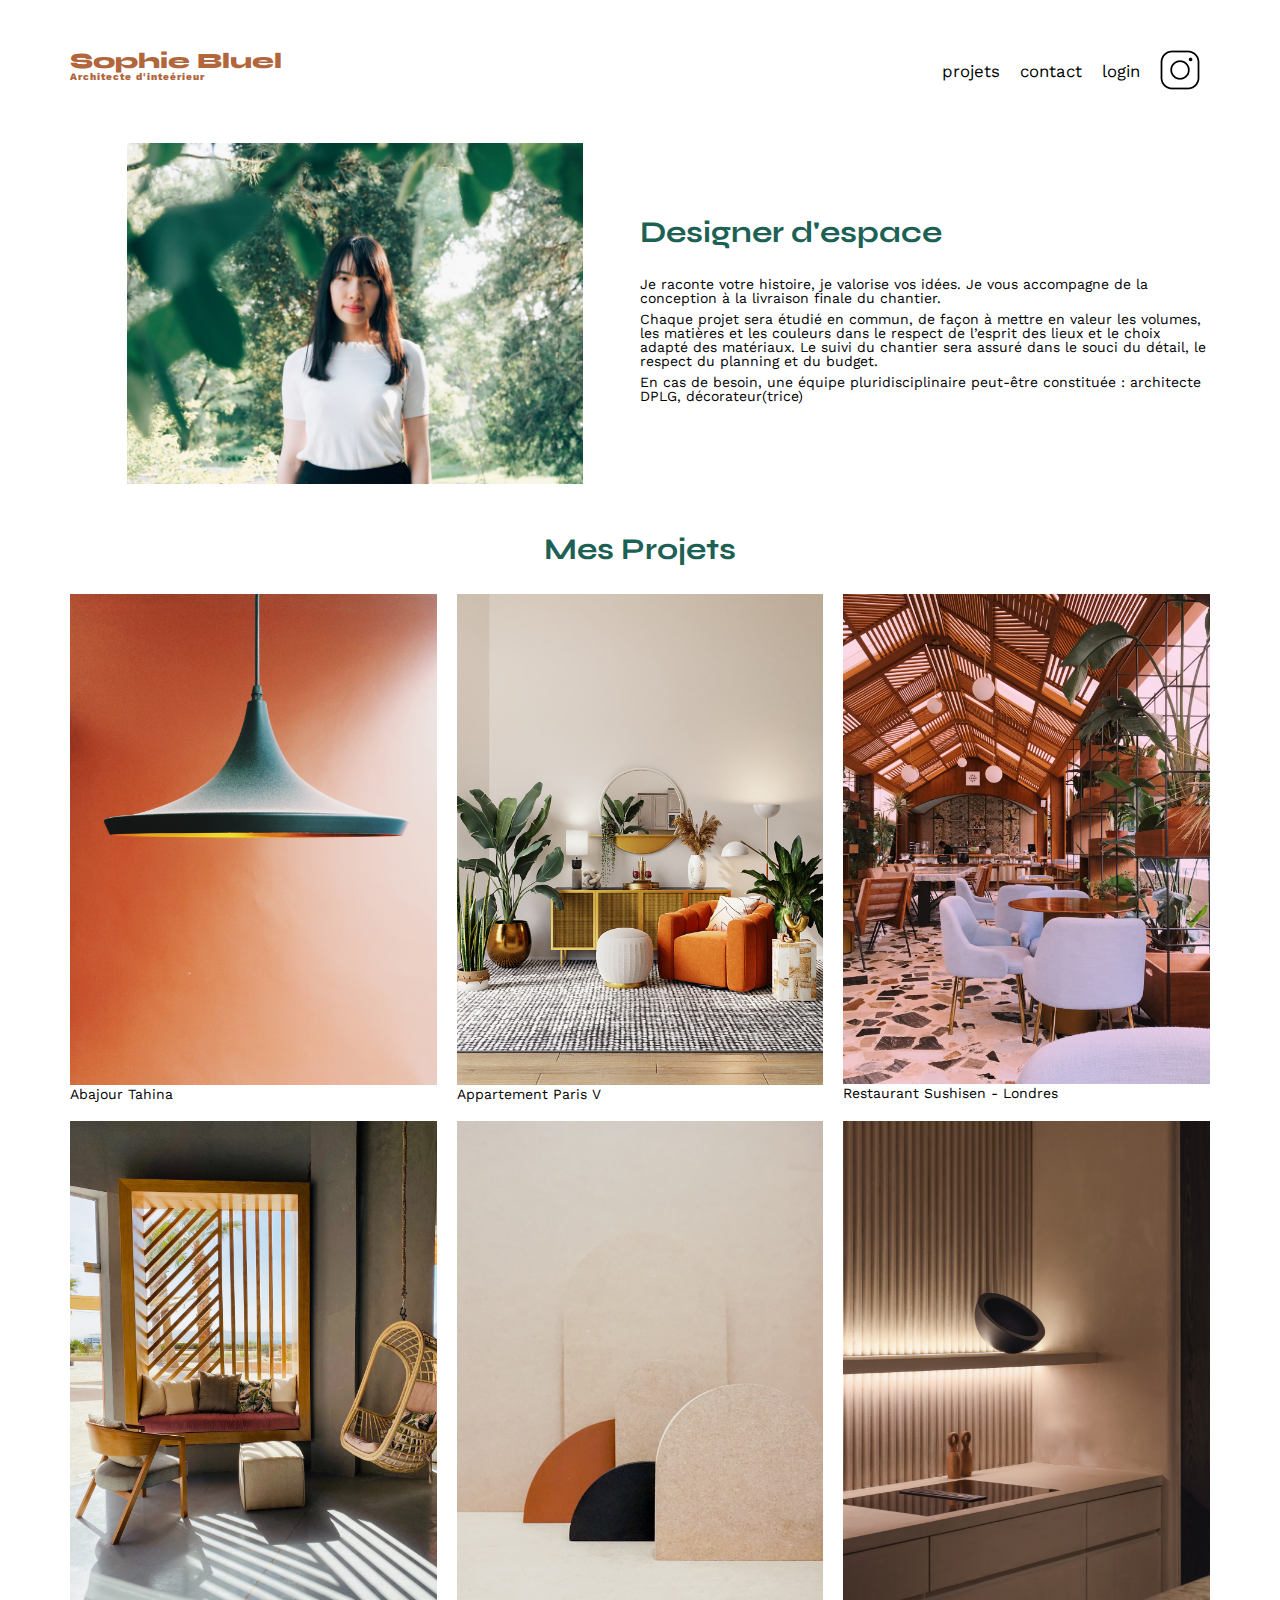
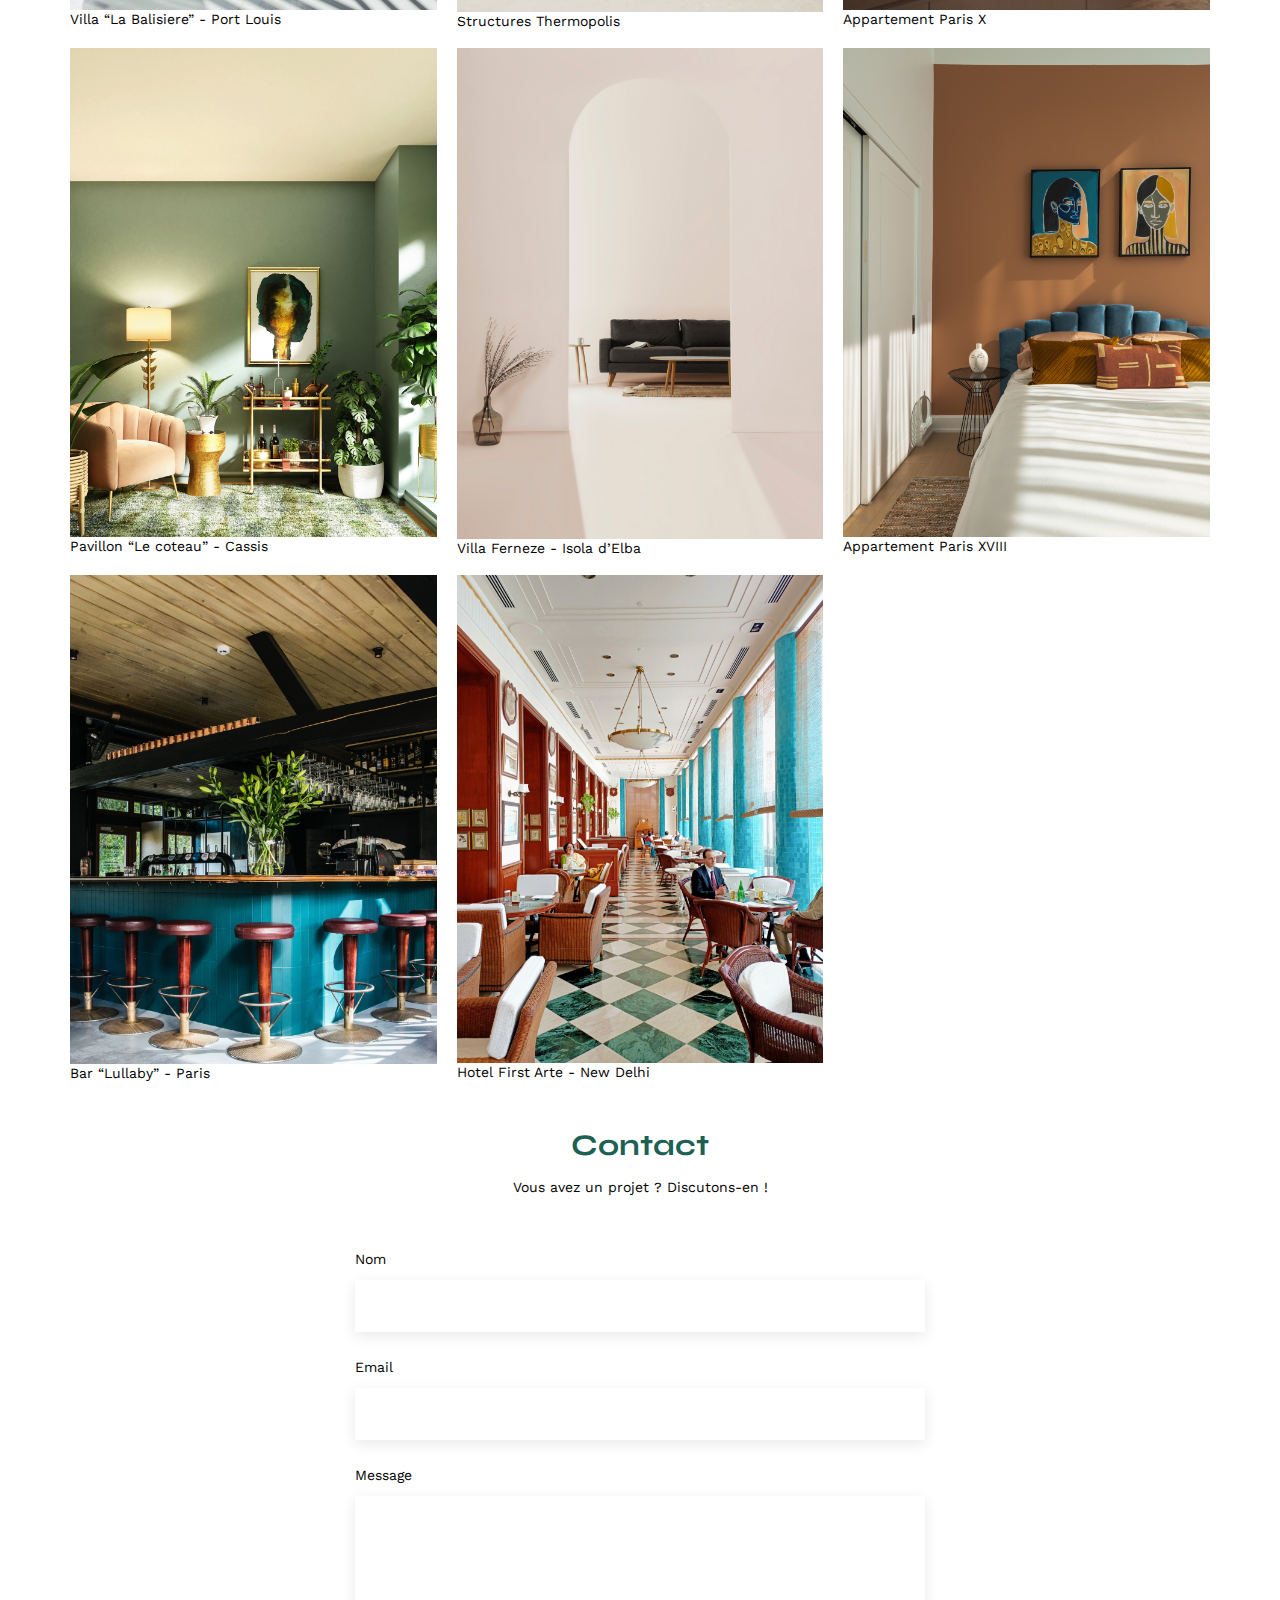
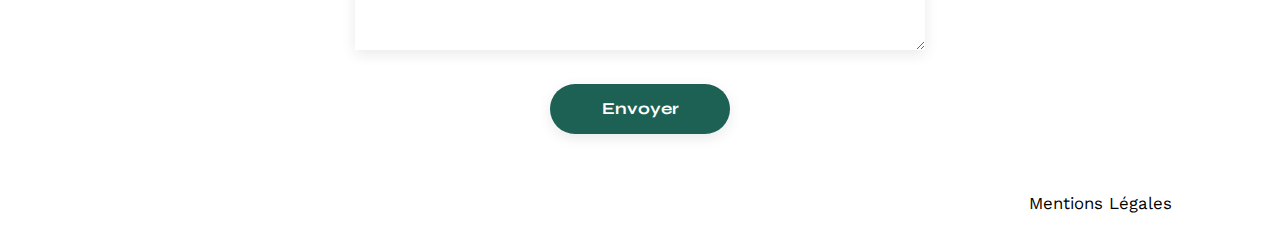
==== FrontEnd/index.html @ 04f184d7 "Code initial" ====
<!DOCTYPE html>
<html lang="fr">
<head>
	<meta charset="UTF-8">
	<title>Sophie Bluel - Architecte d'intérieur</title>
	<meta name="viewport" content="width=device-width, initial-scale=1.0">
	<link rel="preconnect" href="https://fonts.googleapis.com">
	<link rel="preconnect" href="https://fonts.gstatic.com" crossorigin>
	<link href="https://fonts.googleapis.com/css2?family=Syne:wght@700;800&family=Work+Sans&display=swap" rel="stylesheet">
	<meta name="description" content="">
	<link rel="stylesheet" href="./assets/style.css">
</head>
<body>
<header>
	<h1>Sophie Bluel <span>Architecte d'inteérieur</span></h1>
	<nav>
		<ul>
			<li>projets</li>
			<li>contact</li>
			<li>login</li>
			<li><img src="./assets/icons/instagram.png" alt="Instagram"></li>
		</ul>
	</nav>
</header>
<main>
	<section id="introduction">
		<figure>
			<img src="./assets/images/sophie-bluel.png" alt="">
		</figure>
		<article>
			<h2>Designer d'espace</h2>
			<p>Je raconte votre histoire, je valorise vos idées. Je vous accompagne de la conception à la livraison finale du chantier.</p>
			<p>Chaque projet sera étudié en commun, de façon à mettre en valeur les volumes, les matières et les couleurs dans le respect de l’esprit des lieux et le choix adapté des matériaux. Le suivi du chantier sera assuré dans le souci du détail, le respect du planning et du budget.</p>
			<p>En cas de besoin, une équipe pluridisciplinaire peut-être constituée : architecte DPLG, décorateur(trice)</p>
		</article>
	</section>
	<section id="portfolio">
		<h2>Mes Projets</h2>
		<div class="gallery">
			<figure>
				<img src="assets/images/abajour-tahina.png" alt="Abajour Tahina">
				<figcaption>Abajour Tahina</figcaption>
			</figure>
			<figure>
				<img src="assets/images/appartement-paris-v.png" alt="Appartement Paris V">
				<figcaption>Appartement Paris V</figcaption>
			</figure>
			<figure>
				<img src="assets/images/restaurant-sushisen-londres.png" alt="Restaurant Sushisen - Londres">
				<figcaption>Restaurant Sushisen - Londres</figcaption>
			</figure>
			<figure>
				<img src="assets/images/la-balisiere.png" alt="Villa “La Balisiere” - Port Louis">
				<figcaption>Villa “La Balisiere” - Port Louis</figcaption>
			</figure>
			<figure>
				<img src="assets/images/structures-thermopolis.png" alt="Structures Thermopolis">
				<figcaption>Structures Thermopolis</figcaption>
			</figure>
			<figure>
				<img src="assets/images/appartement-paris-x.png" alt="Appartement Paris X">
				<figcaption>Appartement Paris X</figcaption>
			</figure>
			<figure>
				<img src="assets/images/le-coteau-cassis.png" alt="Pavillon “Le coteau” - Cassis">
				<figcaption>Pavillon “Le coteau” - Cassis</figcaption>
			</figure>
			<figure>
				<img src="assets/images/villa-ferneze.png" alt="Villa Ferneze - Isola d’Elba">
				<figcaption>Villa Ferneze - Isola d’Elba</figcaption>
			</figure>
			<figure>
				<img src="assets/images/appartement-paris-xviii.png" alt="Appartement Paris XVIII">
				<figcaption>Appartement Paris XVIII</figcaption>
			</figure>
			<figure>
				<img src="assets/images/bar-lullaby-paris.png" alt="Bar “Lullaby” - Paris">
				<figcaption>Bar “Lullaby” - Paris</figcaption>
			</figure>
			<figure>
				<img src="assets/images/hotel-first-arte-new-delhi.png" alt="Hotel First Arte - New Delhi">
				<figcaption>Hotel First Arte - New Delhi</figcaption>
			</figure>
		</div>
	</section>
	<section id="contact">
		<h2>Contact</h2>
		<p>Vous avez un projet ? Discutons-en !</p>
		<form action="#" method="post">
			<label for="name">Nom</label>
			<input type="text" name="name" id="name">
			<label for="email">Email</label>
			<input type="email" name="email" id="email">
			<label for="message">Message</label>
			<textarea name="message" id="message" cols="30" rows="10"></textarea>
			<input type="submit" value="Envoyer">
		</form>
	</section>
</main>

<footer>
	<nav>
		<ul>
			<li>Mentions Légales</li>
		</ul>
	</nav>
</footer>
</body>
</html>
---- FrontEnd/assets/style.css ----
/* http://meyerweb.com/eric/tools/css/reset/
   v2.0 | 20110126
   License: none (public domain)
*/

html, body, div, span, applet, object, iframe,
h1, h2, h3, h4, h5, h6, p, blockquote, pre,
a, abbr, acronym, address, big, cite, code,
del, dfn, em, img, ins, kbd, q, s, samp,
small, strike, strong, sub, sup, tt, var,
b, u, i, center,
dl, dt, dd, ol, ul, li,
fieldset, form, label, legend,
table, caption, tbody, tfoot, thead, tr, th, td,
article, aside, canvas, details, embed,
figure, figcaption, footer, header, hgroup,
menu, nav, output, ruby, section, summary,
time, mark, audio, video {
	margin: 0;
	padding: 0;
	border: 0;
	font-size: 100%;
	font: inherit;
	vertical-align: baseline;
}
/* HTML5 display-role reset for older browsers */
article, aside, details, figcaption, figure,
footer, header, hgroup, menu, nav, section {
	display: block;
}
body {
	line-height: 1;
}
ol, ul {
	list-style: none;
}
blockquote, q {
	quotes: none;
}
blockquote:before, blockquote:after,
q:before, q:after {
	content: '';
	content: none;
}
table {
	border-collapse: collapse;
	border-spacing: 0;
}
/** end reset css**/
body {
	max-width: 1140px;
	margin:auto;
	font-family: 'Work Sans' ;
	font-size: 14px;
}
header {
	display: flex;
	justify-content: space-between;
	margin: 50px 0
}
section {
	margin: 50px 0
}

h1{
	display: flex;
	flex-direction: column;
	font-family: 'Syne';
	font-size: 22px;
	font-weight: 800;
	color: #B1663C
}

h1 > span {
	font-family: 'Work Sans';
	font-size:10px;
	letter-spacing: 0.1em;
;
}

h2{
	font-family: 'Syne';
	font-weight: 700;
	font-size: 30px;
	color: #1D6154
}
nav ul {
	display: flex;
	align-items: center;
	list-style-type: none;

}
nav li {
	padding: 0 10px;
	font-size: 1.2em;
}

li:hover {
	color: #B1663C;
}
#introduction {
	display: flex;
	align-items: center;
}
#introduction figure {
	flex: 1
}
#introduction img {
	display: block;
	margin: auto;
	width: 80%;
}

#introduction article {
	flex: 1
}
#introduction h2 {
	margin-bottom: 1em;
}

#introduction p {
	margin-bottom: 0.5em;
}
#portfolio h2 {
	text-align: center;
	margin-bottom: 1em;
}
.gallery {
	width: 100%;
	display: grid;
	grid-template-columns: 1fr 1fr 1fr;
	grid-column-gap: 20px;
	grid-row-gap: 20px;
}

.gallery img {
	width: 100%;

}
#contact {
	width: 50%;
margin: auto;
}
#contact > * {
	text-align: center;

}
#contact h2{
	margin-bottom: 20px;
}
#contact form {
	text-align: left;
	margin-top:30px;
	display: flex;
	flex-direction: column;
}

#contact input {
	height: 50px;
	font-size: 1.2em;
	border: none;
	box-shadow: 0px 4px 14px rgba(0, 0, 0, 0.09);
}
#contact label {
	margin: 2em 0 1em 0;
}
#contact textarea {
	border: none;
	box-shadow: 0px 4px 14px rgba(0, 0, 0, 0.09);
}

input[type="submit"]{
	font-family: 'Syne';
	font-weight: 700;
	color: white;
	background-color: #1D6154;
	margin : 2em auto ;
	width: 180px;
	text-align: center;
	border-radius: 60px ;
}

footer nav ul {
	display: flex;
	justify-content: flex-end;
	margin: 2em
}
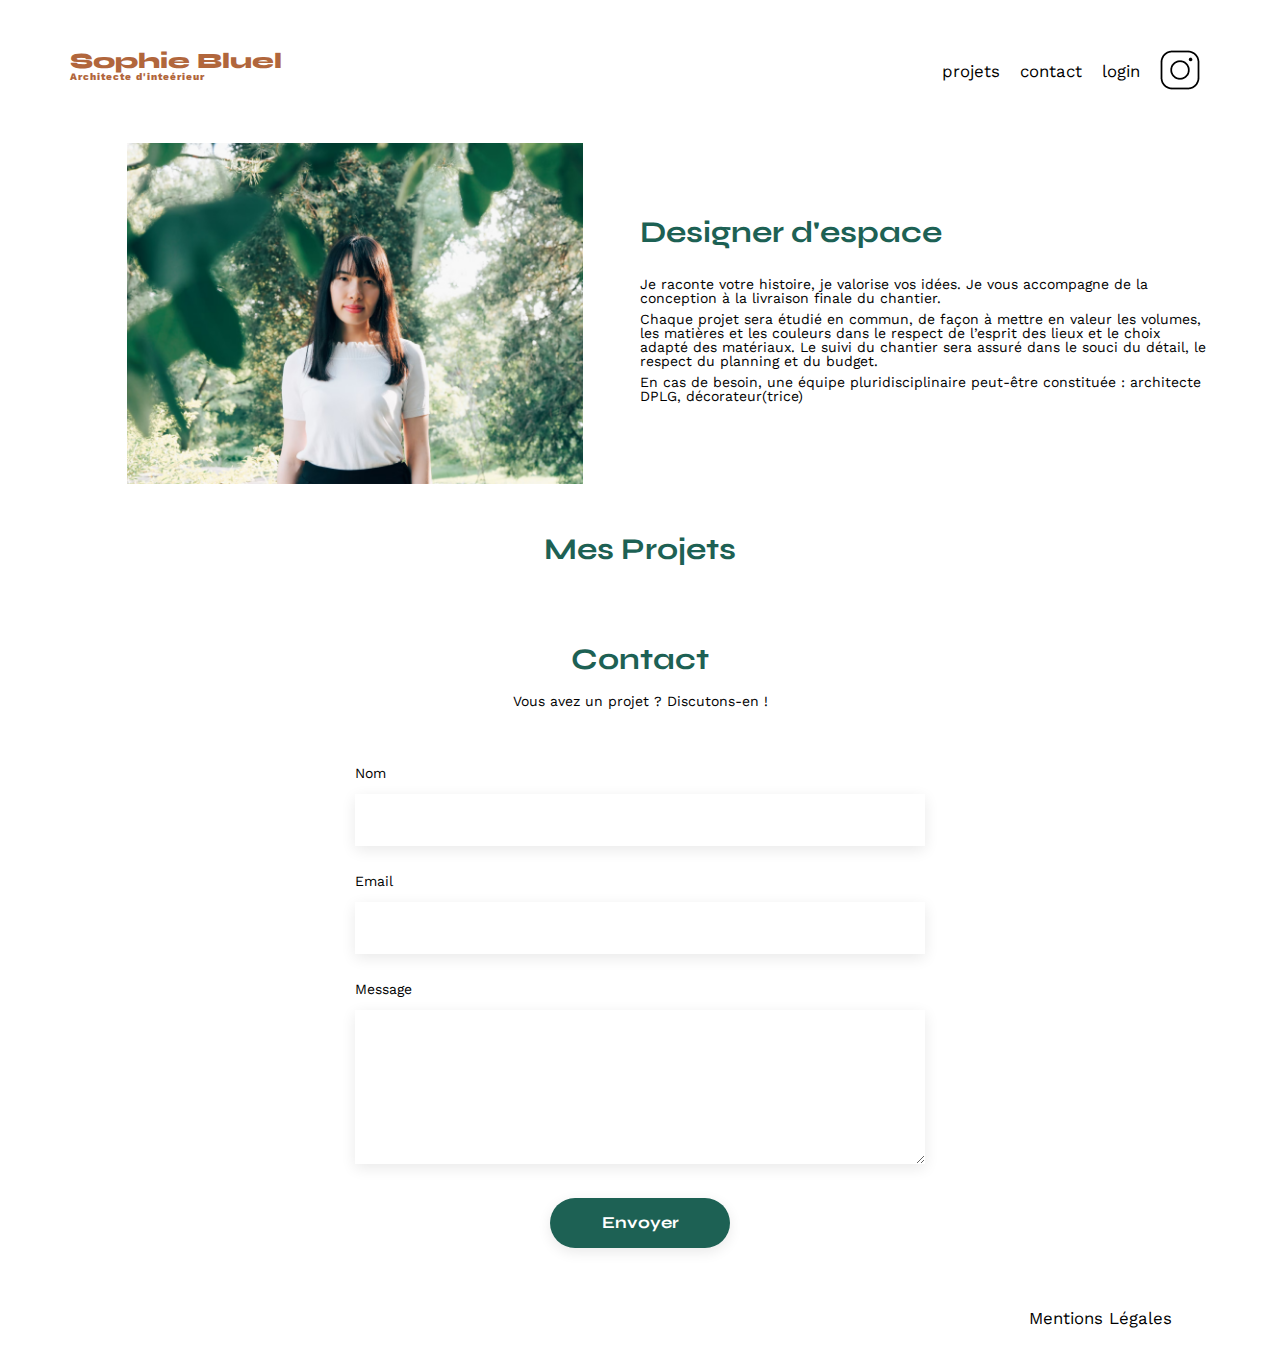
==== commit b8ee8602: "Étape 1.1 : Récupération des travaux depuis le back-end" ====
--- a/FrontEnd/index.html
+++ b/FrontEnd/index.html
@@ -2,108 +2,78 @@
 <html lang="fr">
 <head>
 	<meta charset="UTF-8">
+	<meta name="viewport" content="width=device-width, initial-scale=1.0">
+	<meta name="description" content="">
+
 	<title>Sophie Bluel - Architecte d'intérieur</title>
-	<meta name="viewport" content="width=device-width, initial-scale=1.0">
+
+	<!-- Google fonts import -->
 	<link rel="preconnect" href="https://fonts.googleapis.com">
 	<link rel="preconnect" href="https://fonts.gstatic.com" crossorigin>
 	<link href="https://fonts.googleapis.com/css2?family=Syne:wght@700;800&family=Work+Sans&display=swap" rel="stylesheet">
-	<meta name="description" content="">
+
+	<!-- Link to CSS file -->  
 	<link rel="stylesheet" href="./assets/style.css">
+
+	<!-- Link to JS file --> 
+	<script src="./assets/script.js" defer></script>
 </head>
+
 <body>
-<header>
-	<h1>Sophie Bluel <span>Architecte d'inteérieur</span></h1>
-	<nav>
-		<ul>
-			<li>projets</li>
-			<li>contact</li>
-			<li>login</li>
-			<li><img src="./assets/icons/instagram.png" alt="Instagram"></li>
-		</ul>
-	</nav>
-</header>
-<main>
-	<section id="introduction">
-		<figure>
-			<img src="./assets/images/sophie-bluel.png" alt="">
-		</figure>
-		<article>
-			<h2>Designer d'espace</h2>
-			<p>Je raconte votre histoire, je valorise vos idées. Je vous accompagne de la conception à la livraison finale du chantier.</p>
-			<p>Chaque projet sera étudié en commun, de façon à mettre en valeur les volumes, les matières et les couleurs dans le respect de l’esprit des lieux et le choix adapté des matériaux. Le suivi du chantier sera assuré dans le souci du détail, le respect du planning et du budget.</p>
-			<p>En cas de besoin, une équipe pluridisciplinaire peut-être constituée : architecte DPLG, décorateur(trice)</p>
-		</article>
-	</section>
-	<section id="portfolio">
-		<h2>Mes Projets</h2>
-		<div class="gallery">
+	<header>
+		<h1>Sophie Bluel <span>Architecte d'inteérieur</span></h1>
+		<nav>
+			<ul>
+				<li>projets</li>
+				<li>contact</li>
+				<li>login</li>
+				<li><img src="./assets/icons/instagram.png" alt="Instagram"></li>
+			</ul>
+		</nav>
+	</header>
+
+	<main>
+		<section id="introduction">
 			<figure>
-				<img src="assets/images/abajour-tahina.png" alt="Abajour Tahina">
-				<figcaption>Abajour Tahina</figcaption>
+				<img src="./assets/images/sophie-bluel.png" alt="">
 			</figure>
-			<figure>
-				<img src="assets/images/appartement-paris-v.png" alt="Appartement Paris V">
-				<figcaption>Appartement Paris V</figcaption>
-			</figure>
-			<figure>
-				<img src="assets/images/restaurant-sushisen-londres.png" alt="Restaurant Sushisen - Londres">
-				<figcaption>Restaurant Sushisen - Londres</figcaption>
-			</figure>
-			<figure>
-				<img src="assets/images/la-balisiere.png" alt="Villa “La Balisiere” - Port Louis">
-				<figcaption>Villa “La Balisiere” - Port Louis</figcaption>
-			</figure>
-			<figure>
-				<img src="assets/images/structures-thermopolis.png" alt="Structures Thermopolis">
-				<figcaption>Structures Thermopolis</figcaption>
-			</figure>
-			<figure>
-				<img src="assets/images/appartement-paris-x.png" alt="Appartement Paris X">
-				<figcaption>Appartement Paris X</figcaption>
-			</figure>
-			<figure>
-				<img src="assets/images/le-coteau-cassis.png" alt="Pavillon “Le coteau” - Cassis">
-				<figcaption>Pavillon “Le coteau” - Cassis</figcaption>
-			</figure>
-			<figure>
-				<img src="assets/images/villa-ferneze.png" alt="Villa Ferneze - Isola d’Elba">
-				<figcaption>Villa Ferneze - Isola d’Elba</figcaption>
-			</figure>
-			<figure>
-				<img src="assets/images/appartement-paris-xviii.png" alt="Appartement Paris XVIII">
-				<figcaption>Appartement Paris XVIII</figcaption>
-			</figure>
-			<figure>
-				<img src="assets/images/bar-lullaby-paris.png" alt="Bar “Lullaby” - Paris">
-				<figcaption>Bar “Lullaby” - Paris</figcaption>
-			</figure>
-			<figure>
-				<img src="assets/images/hotel-first-arte-new-delhi.png" alt="Hotel First Arte - New Delhi">
-				<figcaption>Hotel First Arte - New Delhi</figcaption>
-			</figure>
-		</div>
-	</section>
-	<section id="contact">
-		<h2>Contact</h2>
-		<p>Vous avez un projet ? Discutons-en !</p>
-		<form action="#" method="post">
-			<label for="name">Nom</label>
-			<input type="text" name="name" id="name">
-			<label for="email">Email</label>
-			<input type="email" name="email" id="email">
-			<label for="message">Message</label>
-			<textarea name="message" id="message" cols="30" rows="10"></textarea>
-			<input type="submit" value="Envoyer">
-		</form>
-	</section>
-</main>
+			<article>
+				<h2>Designer d'espace</h2>
+				<p>Je raconte votre histoire, je valorise vos idées. Je vous accompagne de la conception à la livraison finale du chantier.</p>
+				<p>Chaque projet sera étudié en commun, de façon à mettre en valeur les volumes, les matières et les couleurs dans le respect de l’esprit des lieux et le choix adapté des matériaux. Le suivi du chantier sera assuré dans le souci du détail, le respect du planning et du budget.</p>
+				<p>En cas de besoin, une équipe pluridisciplinaire peut-être constituée : architecte DPLG, décorateur(trice)</p>
+			</article>
+		</section>
 
-<footer>
-	<nav>
-		<ul>
-			<li>Mentions Légales</li>
-		</ul>
-	</nav>
-</footer>
+		<section id="portfolio">
+			<h2>Mes Projets</h2>
+			<div class="gallery">
+				<!-- Works uploaded from API -->
+			</div>
+		</section>
+
+		<section id="contact">
+			<h2>Contact</h2>
+			<p>Vous avez un projet ? Discutons-en !</p>
+			<form action="#" method="post">
+				<label for="name">Nom</label>
+				<input type="text" name="name" id="name">
+				<label for="email">Email</label>
+				<input type="email" name="email" id="email">
+				<label for="message">Message</label>
+				<textarea name="message" id="message" cols="30" rows="10"></textarea>
+				<input type="submit" value="Envoyer">
+			</form>
+		</section>
+	</main>
+
+	<footer>
+		<nav>
+			<ul>
+				<li>Mentions Légales</li>
+			</ul>
+		</nav>
+	</footer>
+
 </body>
 </html>
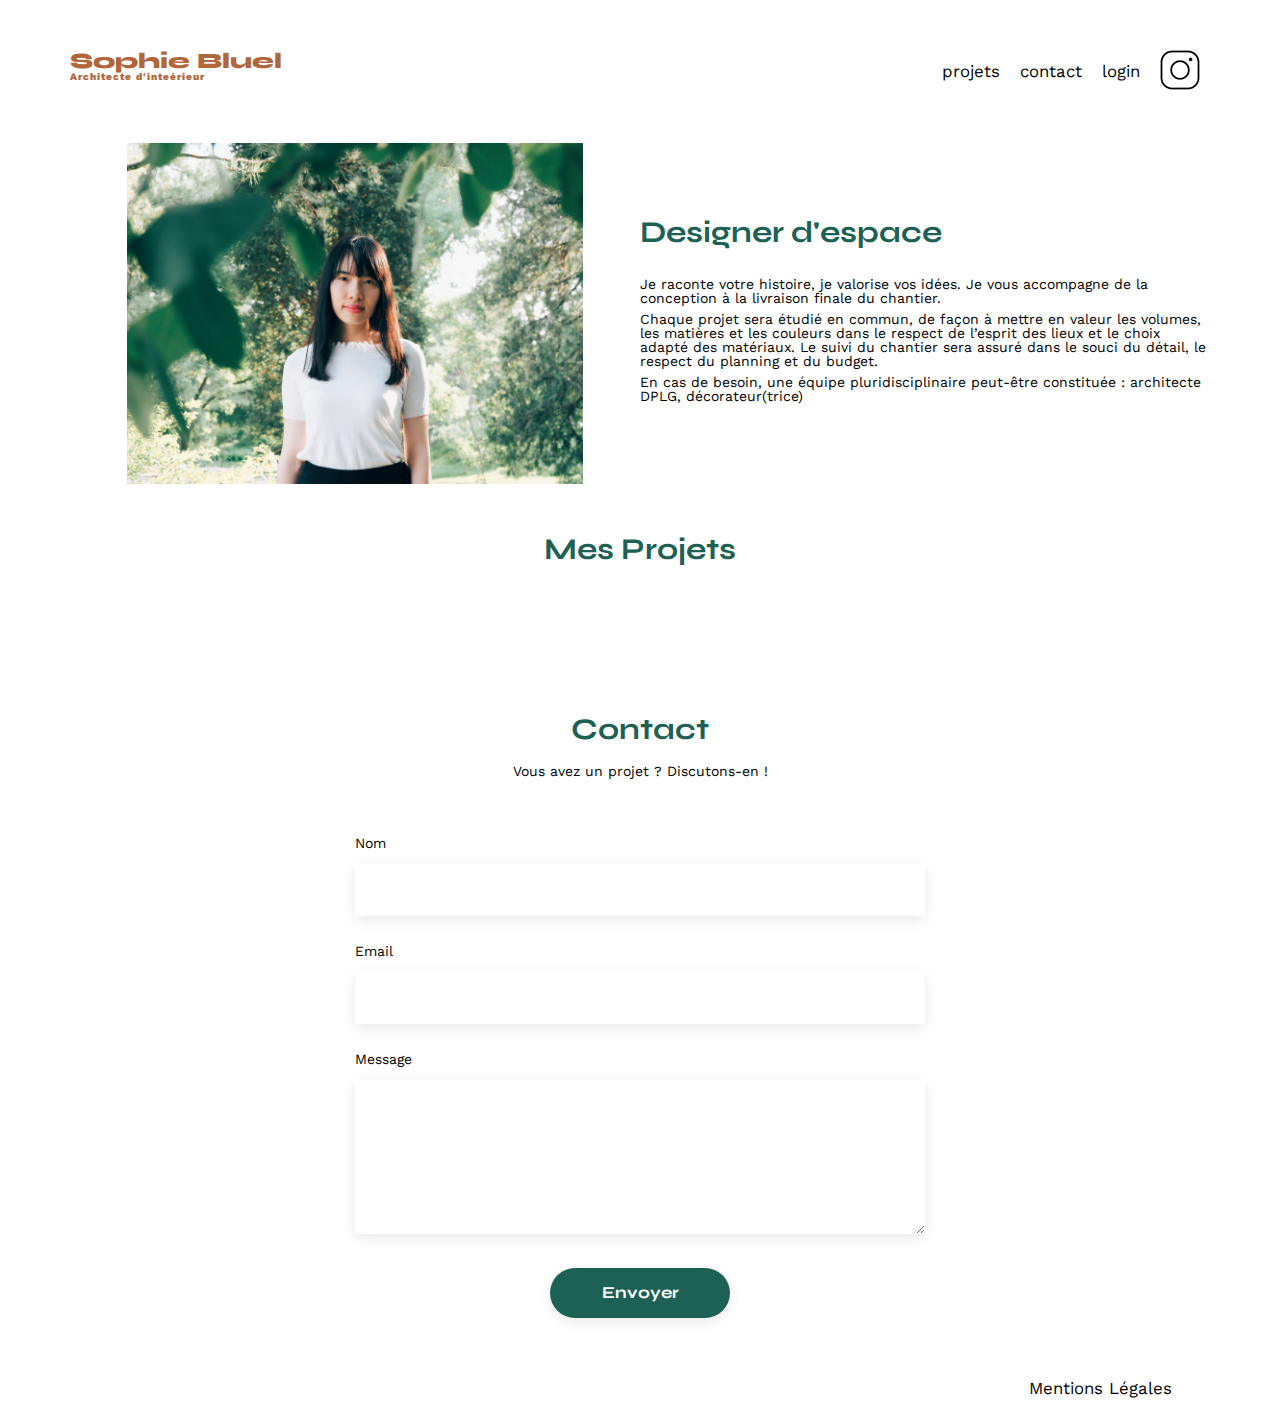
==== commit e0bd312e: "Étape 1.2 : Réalisation du filtre des travaux" ====
--- a/FrontEnd/index.html
+++ b/FrontEnd/index.html
@@ -33,7 +33,7 @@
 	</header>
 
 	<main>
-		<section id="introduction">
+		<div id="introduction">
 			<figure>
 				<img src="./assets/images/sophie-bluel.png" alt="">
 			</figure>
@@ -43,10 +43,14 @@
 				<p>Chaque projet sera étudié en commun, de façon à mettre en valeur les volumes, les matières et les couleurs dans le respect de l’esprit des lieux et le choix adapté des matériaux. Le suivi du chantier sera assuré dans le souci du détail, le respect du planning et du budget.</p>
 				<p>En cas de besoin, une équipe pluridisciplinaire peut-être constituée : architecte DPLG, décorateur(trice)</p>
 			</article>
-		</section>
+		</div>
 
 		<section id="portfolio">
 			<h2>Mes Projets</h2>
+			<div class="filters-contener">
+				<!-- <input class="filter selected-filter" type="button" value="Tous">
+				<input class="filter" type="button" value="Objets"> -->
+			</div>
 			<div class="gallery">
 				<!-- Works uploaded from API -->
 			</div>
--- a/FrontEnd/assets/style.css
+++ b/FrontEnd/assets/style.css
@@ -23,43 +23,54 @@
 	font: inherit;
 	vertical-align: baseline;
 }
+
+
 /* HTML5 display-role reset for older browsers */
 article, aside, details, figcaption, figure,
 footer, header, hgroup, menu, nav, section {
 	display: block;
 }
+
 body {
 	line-height: 1;
 }
+
 ol, ul {
 	list-style: none;
 }
+
 blockquote, q {
 	quotes: none;
 }
+
 blockquote:before, blockquote:after,
 q:before, q:after {
 	content: '';
 	content: none;
 }
+
 table {
 	border-collapse: collapse;
 	border-spacing: 0;
 }
+
+
 /** end reset css**/
 body {
 	max-width: 1140px;
 	margin:auto;
-	font-family: 'Work Sans' ;
+	font-family: 'Work Sans';
 	font-size: 14px;
 }
+
 header {
 	display: flex;
 	justify-content: space-between;
-	margin: 50px 0
-}
+	margin: 50px 0;
+}
+
 section {
-	margin: 50px 0
+	margin: 50px 0;
 }
 
 h1{
@@ -75,21 +86,22 @@
 	font-family: 'Work Sans';
 	font-size:10px;
 	letter-spacing: 0.1em;
-;
 }
 
 h2{
 	font-family: 'Syne';
 	font-weight: 700;
 	font-size: 30px;
-	color: #1D6154
-}
+	color: #1D6154;
+}
+
 nav ul {
 	display: flex;
 	align-items: center;
 	list-style-type: none;
 
 }
+
 nav li {
 	padding: 0 10px;
 	font-size: 1.2em;
@@ -98,13 +110,18 @@
 li:hover {
 	color: #B1663C;
 }
+
+
+/* Section "introduction" */
 #introduction {
 	display: flex;
 	align-items: center;
 }
+
 #introduction figure {
-	flex: 1
-}
+	flex: 1;
+}
+
 #introduction img {
 	display: block;
 	margin: auto;
@@ -112,8 +129,9 @@
 }
 
 #introduction article {
-	flex: 1
-}
+	flex: 1;
+}
+
 #introduction h2 {
 	margin-bottom: 1em;
 }
@@ -121,10 +139,38 @@
 #introduction p {
 	margin-bottom: 0.5em;
 }
+
+
+/* Section "portfolio" */
 #portfolio h2 {
 	text-align: center;
 	margin-bottom: 1em;
 }
+
+.filters-contener {
+	display: flex;
+	justify-content: center;
+	column-gap: 10px;
+	margin: 50px 0;
+}
+
+.filter {
+	color: #1D6154;
+	font-family: 'Syne';
+	font-size: 16px;
+	font-weight: 700;
+	background-color: transparent;
+	border: 1px solid #1D6154;
+	border-radius: 60px;
+	height: 37px;
+	padding: 0 20px;
+}
+
+.selected-filter {
+	color: white;
+	background-color: #1D6154;
+}
+
 .gallery {
 	width: 100%;
 	display: grid;
@@ -137,17 +183,23 @@
 	width: 100%;
 
 }
+
+
+/* Section "contact" */
 #contact {
 	width: 50%;
-margin: auto;
-}
+	margin: auto;
+}
+
 #contact > * {
 	text-align: center;
 
 }
+
 #contact h2{
 	margin-bottom: 20px;
 }
+
 #contact form {
 	text-align: left;
 	margin-top:30px;
@@ -161,9 +213,11 @@
 	border: none;
 	box-shadow: 0px 4px 14px rgba(0, 0, 0, 0.09);
 }
+
 #contact label {
 	margin: 2em 0 1em 0;
 }
+
 #contact textarea {
 	border: none;
 	box-shadow: 0px 4px 14px rgba(0, 0, 0, 0.09);
@@ -180,9 +234,10 @@
 	border-radius: 60px ;
 }
 
+
+/* Footer */
 footer nav ul {
 	display: flex;
 	justify-content: flex-end;
-	margin: 2em
-}
-
+	margin: 2em;
+}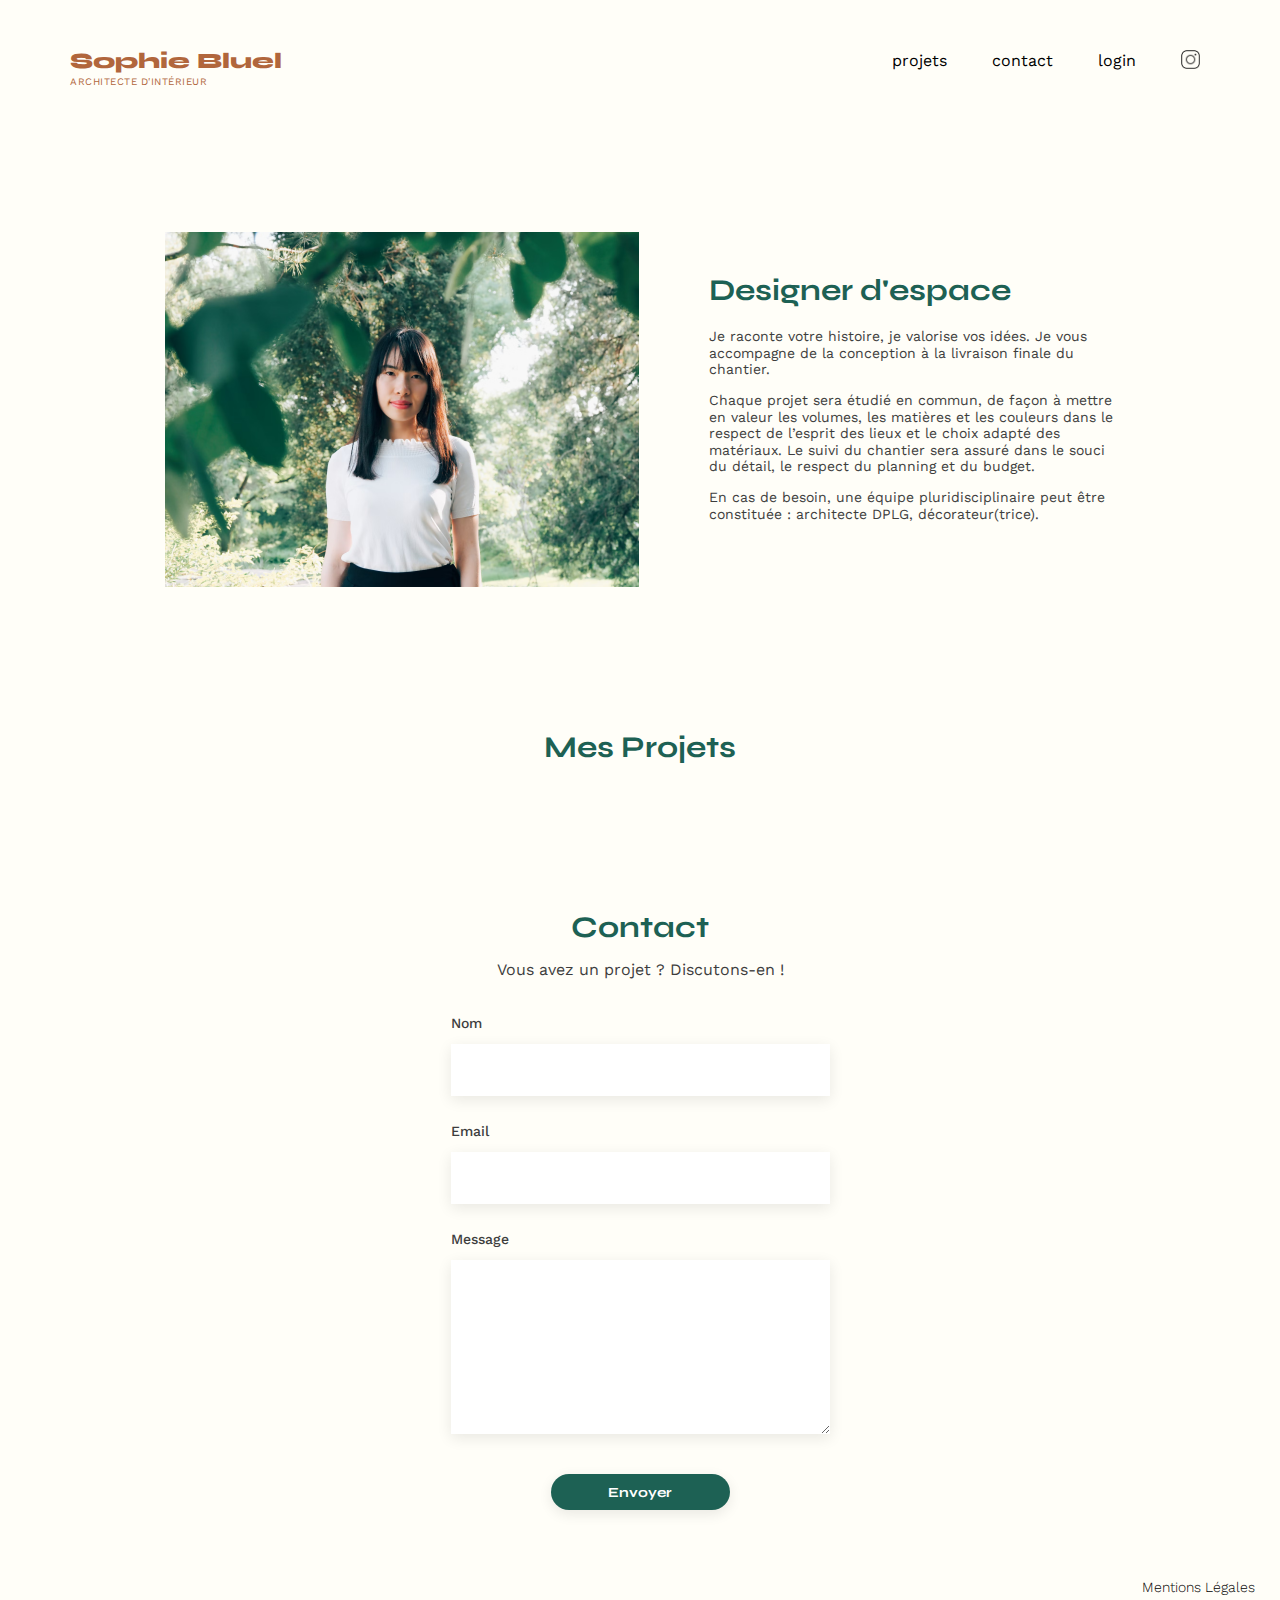
==== commit 93e354eb: "Étape 2.1 : Intégration du design de la page de formulaire" ====
--- a/FrontEnd/index.html
+++ b/FrontEnd/index.html
@@ -10,7 +10,7 @@
 	<!-- Google fonts import -->
 	<link rel="preconnect" href="https://fonts.googleapis.com">
 	<link rel="preconnect" href="https://fonts.gstatic.com" crossorigin>
-	<link href="https://fonts.googleapis.com/css2?family=Syne:wght@700;800&family=Work+Sans&display=swap" rel="stylesheet">
+	<link href="https://fonts.googleapis.com/css2?family=Syne:wght@700;800&family=Work+Sans:wght@300;400;500&display=swap" rel="stylesheet">
 
 	<!-- Link to CSS file -->  
 	<link rel="stylesheet" href="./assets/style.css">
@@ -21,12 +21,12 @@
 
 <body>
 	<header>
-		<h1>Sophie Bluel <span>Architecte d'inteérieur</span></h1>
+		<h1>Sophie Bluel <span>ARCHITECTE D'INTÉRIEUR</span></h1>
 		<nav>
 			<ul>
 				<li>projets</li>
 				<li>contact</li>
-				<li>login</li>
+				<li><a class="link" href="./loginPage.html">login</a></li>
 				<li><img src="./assets/icons/instagram.png" alt="Instagram"></li>
 			</ul>
 		</nav>
@@ -41,7 +41,7 @@
 				<h2>Designer d'espace</h2>
 				<p>Je raconte votre histoire, je valorise vos idées. Je vous accompagne de la conception à la livraison finale du chantier.</p>
 				<p>Chaque projet sera étudié en commun, de façon à mettre en valeur les volumes, les matières et les couleurs dans le respect de l’esprit des lieux et le choix adapté des matériaux. Le suivi du chantier sera assuré dans le souci du détail, le respect du planning et du budget.</p>
-				<p>En cas de besoin, une équipe pluridisciplinaire peut-être constituée : architecte DPLG, décorateur(trice)</p>
+				<p>En cas de besoin, une équipe pluridisciplinaire peut être constituée : architecte DPLG, décorateur(trice).</p>
 			</article>
 		</div>
 
@@ -80,4 +80,4 @@
 	</footer>
 
 </body>
-</html>
+</html>--- a/FrontEnd/assets/style.css
+++ b/FrontEnd/assets/style.css
@@ -31,6 +31,10 @@
 	display: block;
 }
 
+html{
+	background-color: #FFFEF8;
+}
+
 body {
 	line-height: 1;
 }
@@ -61,12 +65,6 @@
 	margin:auto;
 	font-family: 'Work Sans';
 	font-size: 14px;
-}
-
-header {
-	display: flex;
-	justify-content: space-between;
-	margin: 50px 0;
 }
 
 section {
@@ -84,8 +82,10 @@
 
 h1 > span {
 	font-family: 'Work Sans';
-	font-size:10px;
-	letter-spacing: 0.1em;
+	font-size: 10px;
+	letter-spacing: 0.5px;
+	font-weight: 400;
+	padding-top: 5px;
 }
 
 h2{
@@ -95,19 +95,44 @@
 	color: #1D6154;
 }
 
+
+/* Header */
+header {
+	display: flex;
+	justify-content: space-between;
+	margin: 50px 0;
+}
+
 nav ul {
 	display: flex;
 	align-items: center;
 	list-style-type: none;
-
+	column-gap: 25px;
 }
 
 nav li {
 	padding: 0 10px;
-	font-size: 1.2em;
-}
-
-li:hover {
+	text-decoration: none;
+	font-family: 'Work Sans';
+	font-size: 16px;
+	font-weight: 400;
+}
+
+nav img {
+	width: 19px;
+}
+
+.link {
+	text-decoration: none;
+	color: black;
+}
+
+.selected-link {
+	font-weight: 600;
+}
+
+li:hover,
+.link:hover {
 	color: #B1663C;
 }
 
@@ -116,6 +141,8 @@
 #introduction {
 	display: flex;
 	align-items: center;
+	padding: 95px;
+	column-gap: 70px;
 }
 
 #introduction figure {
@@ -125,11 +152,15 @@
 #introduction img {
 	display: block;
 	margin: auto;
-	width: 80%;
+	width: 474px;
 }
 
 #introduction article {
-	flex: 1;
+	color: #3D3D3D;
+	font-family: 'Work Sans';
+	font-size: 14px;
+	font-weight: 400;
+	line-height: 16.42px;
 }
 
 #introduction h2 {
@@ -137,7 +168,7 @@
 }
 
 #introduction p {
-	margin-bottom: 0.5em;
+	margin-bottom: 15px;
 }
 
 
@@ -174,70 +205,121 @@
 .gallery {
 	width: 100%;
 	display: grid;
-	grid-template-columns: 1fr 1fr 1fr;
+	justify-content: center;
+	grid-template-columns: 305px 305px 305px;
 	grid-column-gap: 20px;
-	grid-row-gap: 20px;
+	grid-row-gap: 17px;
 }
 
 .gallery img {
-	width: 100%;
-
+	height: 407px;
+}
+
+.gallery figcaption {
+	color: #3D3D3D;
+	font-family: 'Work Sans';
+	font-size: 13px;
+	font-weight: 400;
+	padding-top: 7px;
 }
 
 
 /* Section "contact" */
-#contact {
+#contact, 
+#login {
 	width: 50%;
 	margin: auto;
-}
-
-#contact > * {
+	display: flex;
+	flex-direction: column;
+	justify-content: center;
+	align-items: center;
+}
+
+#login {
+	padding: 110px 0 350px 0;
+}
+
+#contact > *,
+#login > * {
 	text-align: center;
-
-}
-
-#contact h2{
+}
+
+#contact h2,
+#login h2{
 	margin-bottom: 20px;
 }
 
-#contact form {
+#contact p{
+	color: #3D3D3D;
+	font-family: 'Work Sans';
+	font-size: 16px;
+	font-weight: 400;
+}
+
+#contact form,
+#login form {
+	width: 379px;
 	text-align: left;
-	margin-top:30px;
+	margin-top: 10px;
 	display: flex;
 	flex-direction: column;
 }
 
-#contact input {
+#contact input,
+#login input {
 	height: 50px;
 	font-size: 1.2em;
 	border: none;
 	box-shadow: 0px 4px 14px rgba(0, 0, 0, 0.09);
 }
 
-#contact label {
+#contact label,
+#login label {
 	margin: 2em 0 1em 0;
+	color: #3D3D3D;
+	font-family: 'Work Sans';
+	font-size: 14px;
+	font-weight: 500;
 }
 
 #contact textarea {
 	border: none;
 	box-shadow: 0px 4px 14px rgba(0, 0, 0, 0.09);
-}
-
-input[type="submit"]{
+	height: 170px;
+}
+
+#contact input[type="submit"],
+#login input[type="submit"] {
 	font-family: 'Syne';
 	font-weight: 700;
+	font-size: 14px;
 	color: white;
 	background-color: #1D6154;
-	margin : 2em auto ;
-	width: 180px;
+	margin : 40px auto ;
+	width: 179px;
+	height: 36px;
 	text-align: center;
 	border-radius: 60px ;
 }
 
+#login a {
+	color: #3D3D3D;
+	font-family: 'Work Sans';
+	font-size: 14px;
+	font-weight: 500;
+	margin-top: -10px;
+}
+
 
 /* Footer */
 footer nav ul {
 	display: flex;
 	justify-content: flex-end;
-	margin: 2em;
+	margin: 30px -55px 20px -55px;
+}
+
+footer nav li {
+	font-family: 'Work Sans';
+	font-size: 14px;
+	font-weight: 300;
 }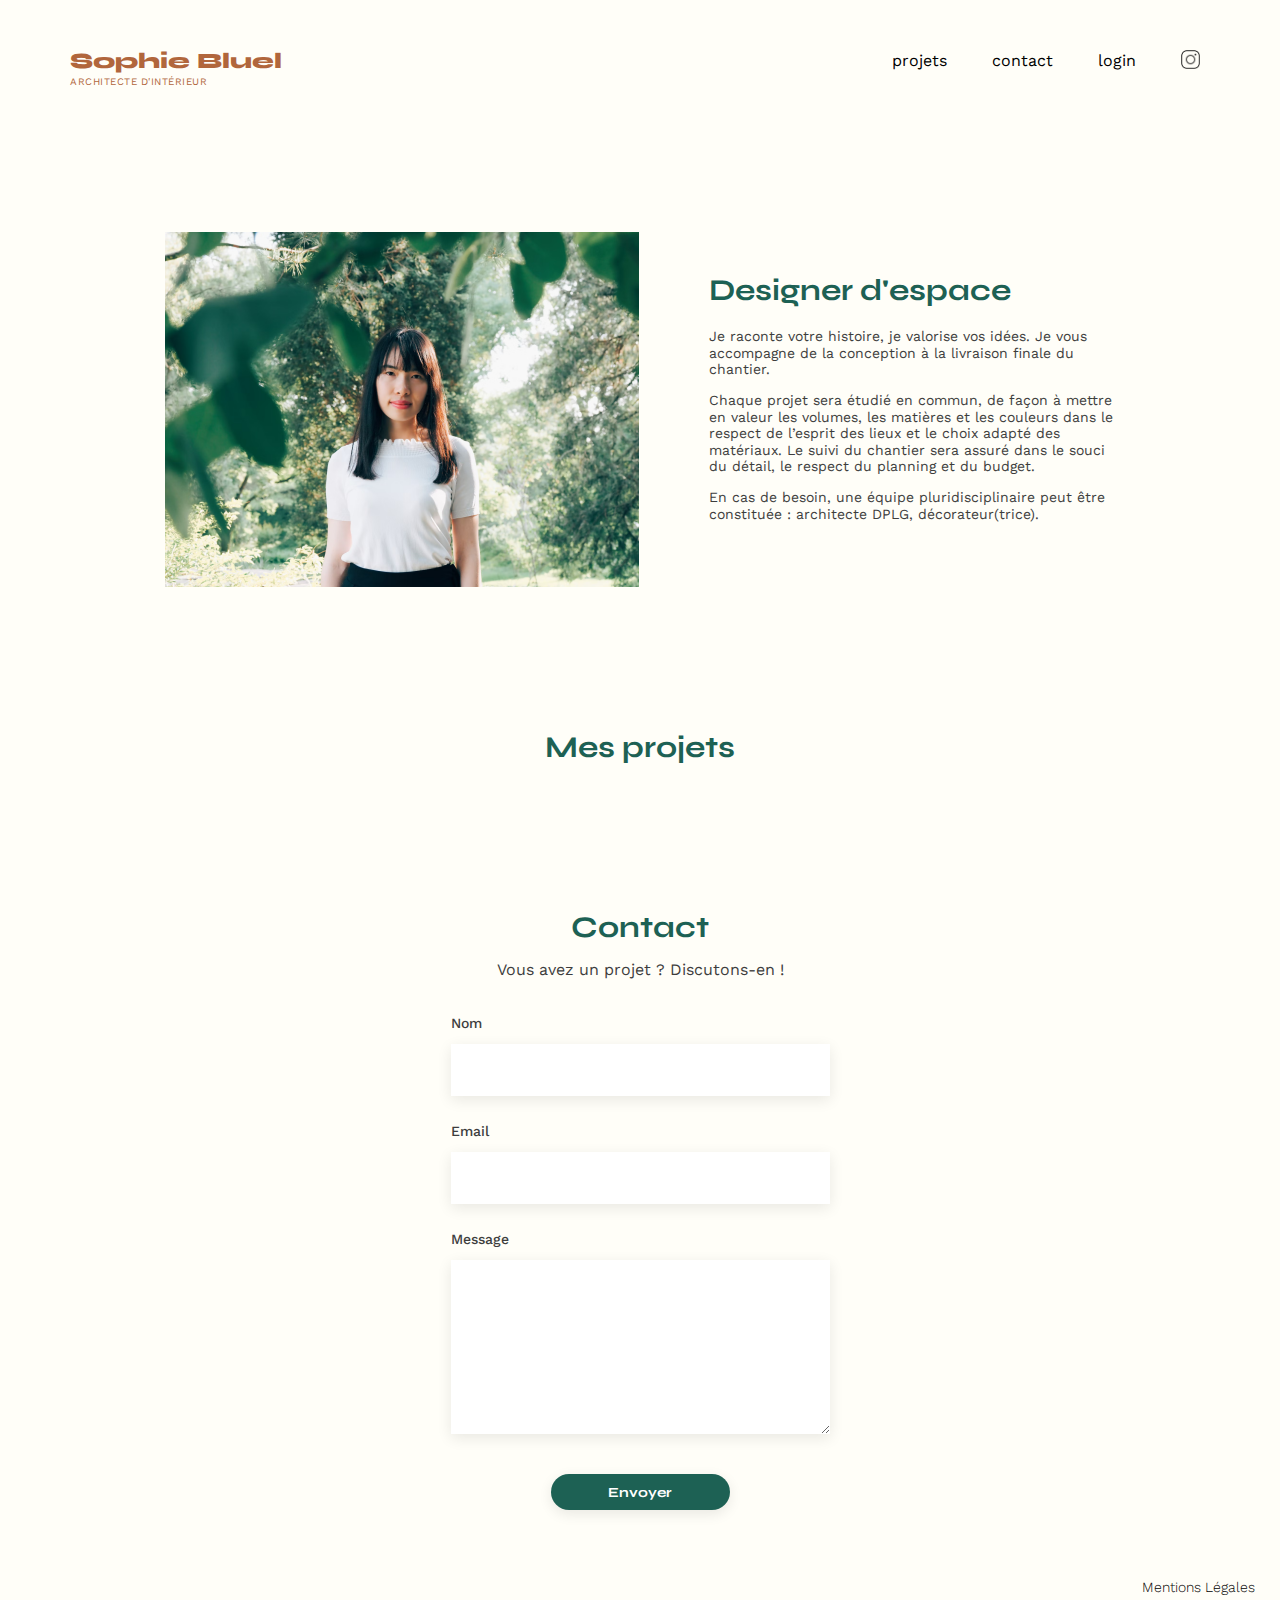
==== commit 0e078d85: "Étape 2.2 suite : Affichage du mode édition" ====
--- a/FrontEnd/index.html
+++ b/FrontEnd/index.html
@@ -12,6 +12,11 @@
 	<link rel="preconnect" href="https://fonts.gstatic.com" crossorigin>
 	<link href="https://fonts.googleapis.com/css2?family=Syne:wght@700;800&family=Work+Sans:wght@300;400;500&display=swap" rel="stylesheet">
 
+	<!-- Link to Font Awesome library -->
+	<link rel="stylesheet" href="https://cdnjs.cloudflare.com/ajax/libs/font-awesome/6.2.1/css/all.min.css"
+	integrity="sha512-MV7K8+y+gLIBoVD59lQIYicR65iaqukzvf/nwasF0nqhPay5w/9lJmVM2hMDcnK1OnMGCdVK+iQrJ7lzPJQd1w=="
+	crossorigin="anonymous" referrerpolicy="no-referrer">
+
 	<!-- Link to CSS file -->  
 	<link rel="stylesheet" href="./assets/style.css">
 
@@ -20,64 +25,79 @@
 </head>
 
 <body>
-	<header>
-		<h1>Sophie Bluel <span>ARCHITECTE D'INTÉRIEUR</span></h1>
-		<nav>
-			<ul>
-				<li>projets</li>
-				<li>contact</li>
-				<li><a class="link" href="./loginPage.html">login</a></li>
-				<li><img src="./assets/icons/instagram.png" alt="Instagram"></li>
-			</ul>
-		</nav>
-	</header>
+	<!-- Bar of the edition mode -->
+	<div class="edition-bar"></div>
 
-	<main>
-		<div id="introduction">
-			<figure>
-				<img src="./assets/images/sophie-bluel.png" alt="">
-			</figure>
-			<article>
-				<h2>Designer d'espace</h2>
-				<p>Je raconte votre histoire, je valorise vos idées. Je vous accompagne de la conception à la livraison finale du chantier.</p>
-				<p>Chaque projet sera étudié en commun, de façon à mettre en valeur les volumes, les matières et les couleurs dans le respect de l’esprit des lieux et le choix adapté des matériaux. Le suivi du chantier sera assuré dans le souci du détail, le respect du planning et du budget.</p>
-				<p>En cas de besoin, une équipe pluridisciplinaire peut être constituée : architecte DPLG, décorateur(trice).</p>
-			</article>
-		</div>
+	<div class="main-contener">
+		<header>
+			<h1>Sophie Bluel <span>ARCHITECTE D'INTÉRIEUR</span></h1>
+			<nav>
+				<ul>
+					<li>projets</li>
+					<li>contact</li>
+					<li class="login-link"><a class="link" href="./loginPage.html">login</a></li>
+					<li class="logout-link"><a class="link" href="#">logout</a></li>
+					<li><img src="./assets/icons/instagram.png" alt="Instagram"></li>
+				</ul>
+			</nav>
+		</header>
 
-		<section id="portfolio">
-			<h2>Mes Projets</h2>
-			<div class="filters-contener">
-				<!-- <input class="filter selected-filter" type="button" value="Tous">
-				<input class="filter" type="button" value="Objets"> -->
+		<main>
+			<div id="introduction">
+				<div class="introduction-contener">
+					<figure>
+						<img src="./assets/images/sophie-bluel.png" alt="">
+					</figure>
+					<article>
+						<h2>Designer d'espace</h2>
+						<p>Je raconte votre histoire, je valorise vos idées. Je vous accompagne de la conception à la livraison finale du chantier.</p>
+						<p>Chaque projet sera étudié en commun, de façon à mettre en valeur les volumes, les matières et les couleurs dans le respect de l’esprit des lieux et le choix adapté des matériaux. Le suivi du chantier sera assuré dans le souci du détail, le respect du planning et du budget.</p>
+						<p>En cas de besoin, une équipe pluridisciplinaire peut être constituée : architecte DPLG, décorateur(trice).</p>
+					</article>
+				</div>
+
+				<!-- Button of the edition mode -->
+				<div class="button-intro-edition-contener"></div>
 			</div>
-			<div class="gallery">
+
+			<section id="portfolio">
+				<div id="portfolio-title">
+					<h2>Mes projets</h2>
+
+					<!-- Button of the edition mode -->
+					<div class="button-portfolio-edition-contener"></div>
+				</div>
+
+				<!-- Filters by category -->
+				<div class="filters-contener"></div>
+
 				<!-- Works uploaded from API -->
-			</div>
-		</section>
+				<div class="gallery"></div>
+			</section>
 
-		<section id="contact">
-			<h2>Contact</h2>
-			<p>Vous avez un projet ? Discutons-en !</p>
-			<form action="#" method="post">
-				<label for="name">Nom</label>
-				<input type="text" name="name" id="name">
-				<label for="email">Email</label>
-				<input type="email" name="email" id="email">
-				<label for="message">Message</label>
-				<textarea name="message" id="message" cols="30" rows="10"></textarea>
-				<input type="submit" value="Envoyer">
-			</form>
-		</section>
-	</main>
+			<section id="contact">
+				<h2>Contact</h2>
+				<p>Vous avez un projet ? Discutons-en !</p>
+				<form action="#" method="post">
+					<label for="name">Nom</label>
+					<input type="text" name="name" id="name">
+					<label for="email">Email</label>
+					<input type="email" name="email" id="email">
+					<label for="message">Message</label>
+					<textarea name="message" id="message" cols="30" rows="10"></textarea>
+					<input type="submit" value="Envoyer">
+				</form>
+			</section>
+		</main>
 
-	<footer>
-		<nav>
-			<ul>
-				<li>Mentions Légales</li>
-			</ul>
-		</nav>
-	</footer>
+		<footer>
+			<nav>
+				<ul>
+					<li>Mentions Légales</li>
+				</ul>
+			</nav>
+		</footer>
+	</div>
 
 </body>
 </html>--- a/FrontEnd/assets/style.css
+++ b/FrontEnd/assets/style.css
@@ -60,9 +60,9 @@
 
 
 /** end reset css**/
-body {
+.main-contener {
 	max-width: 1140px;
-	margin:auto;
+	margin: auto;
 	font-family: 'Work Sans';
 	font-size: 14px;
 }
@@ -95,6 +95,57 @@
 	color: #1D6154;
 }
 
+.edition-button {
+	background-color: transparent;
+	color: black;
+	border: none;
+	font-family: 'Work Sans';
+	font-size: 14px;
+	font-weight: 400;
+}
+
+.edition-button i { 
+	padding-right: 10px;
+}
+
+
+/* Banner of the edition mode */
+.edition-bar {
+	display: none;
+}
+
+.edition-bar-display {
+	display : flex;
+	justify-content: center;
+	align-items: center;
+	column-gap: 20px;
+	width: 100%;
+	height: 59px;
+	background-color: black;
+	color: white;
+	font-family: 'Work Sans';
+}
+
+.edition-bar p {
+	font-size: 16px;
+	font-weight: 400;
+}
+
+.edition-bar i {
+	padding-right: 10px;
+}
+
+.edition-bar button {
+	background-color: white;
+	color: black;
+	font-size: 14px;
+	font-weight: 500;
+	border: none;
+	border-radius: 60px;
+	width: 216px;
+	height: 38px;
+}
+
 
 /* Header */
 header {
@@ -127,6 +178,18 @@
 	color: black;
 }
 
+.login-link-hidden {
+	display: none;
+}
+
+.logout-link {
+	display: none;
+}
+
+.logout-link-display {
+	display: block;
+}
+
 .selected-link {
 	font-weight: 600;
 }
@@ -136,13 +199,33 @@
 	color: #B1663C;
 }
 
+.pointer {
+    cursor: pointer;
+}
+
 
 /* Section "introduction" */
 #introduction {
+	display: flex;
+	flex-direction: column;
+	justify-content: flex-start;
+	align-items: flex-start ;
+}
+
+.introduction-contener {
 	display: flex;
 	align-items: center;
 	padding: 95px;
 	column-gap: 70px;
+}
+
+.button-intro-edition-contener {
+	display: none;
+}
+
+.button-intro-edition-contener-display {
+	display: block;
+	margin: -80px 0 60px 95px;
 }
 
 #introduction figure {
@@ -173,9 +256,23 @@
 
 
 /* Section "portfolio" */
-#portfolio h2 {
+#portfolio-title {
+	display: flex;
+	justify-content: center;
+	position: relative;
 	text-align: center;
 	margin-bottom: 1em;
+}
+
+.button-portfolio-edition-contener {
+	display: none;
+}
+
+.button-portfolio-edition-contener-display {
+	display: block;
+	position: absolute;
+	margin-left: 330px;
+	margin-top: 9px;
 }
 
 .filters-contener {
@@ -310,6 +407,18 @@
 	margin-top: -10px;
 }
 
+#login .hidden-error-message {
+	display: none;
+}
+
+#login .display-error-message {
+	display: block; 
+	color: red;
+	font-family: 'Work Sans';
+	font-size: 14px;
+	font-weight: 500;
+}
+
 
 /* Footer */
 footer nav ul {
